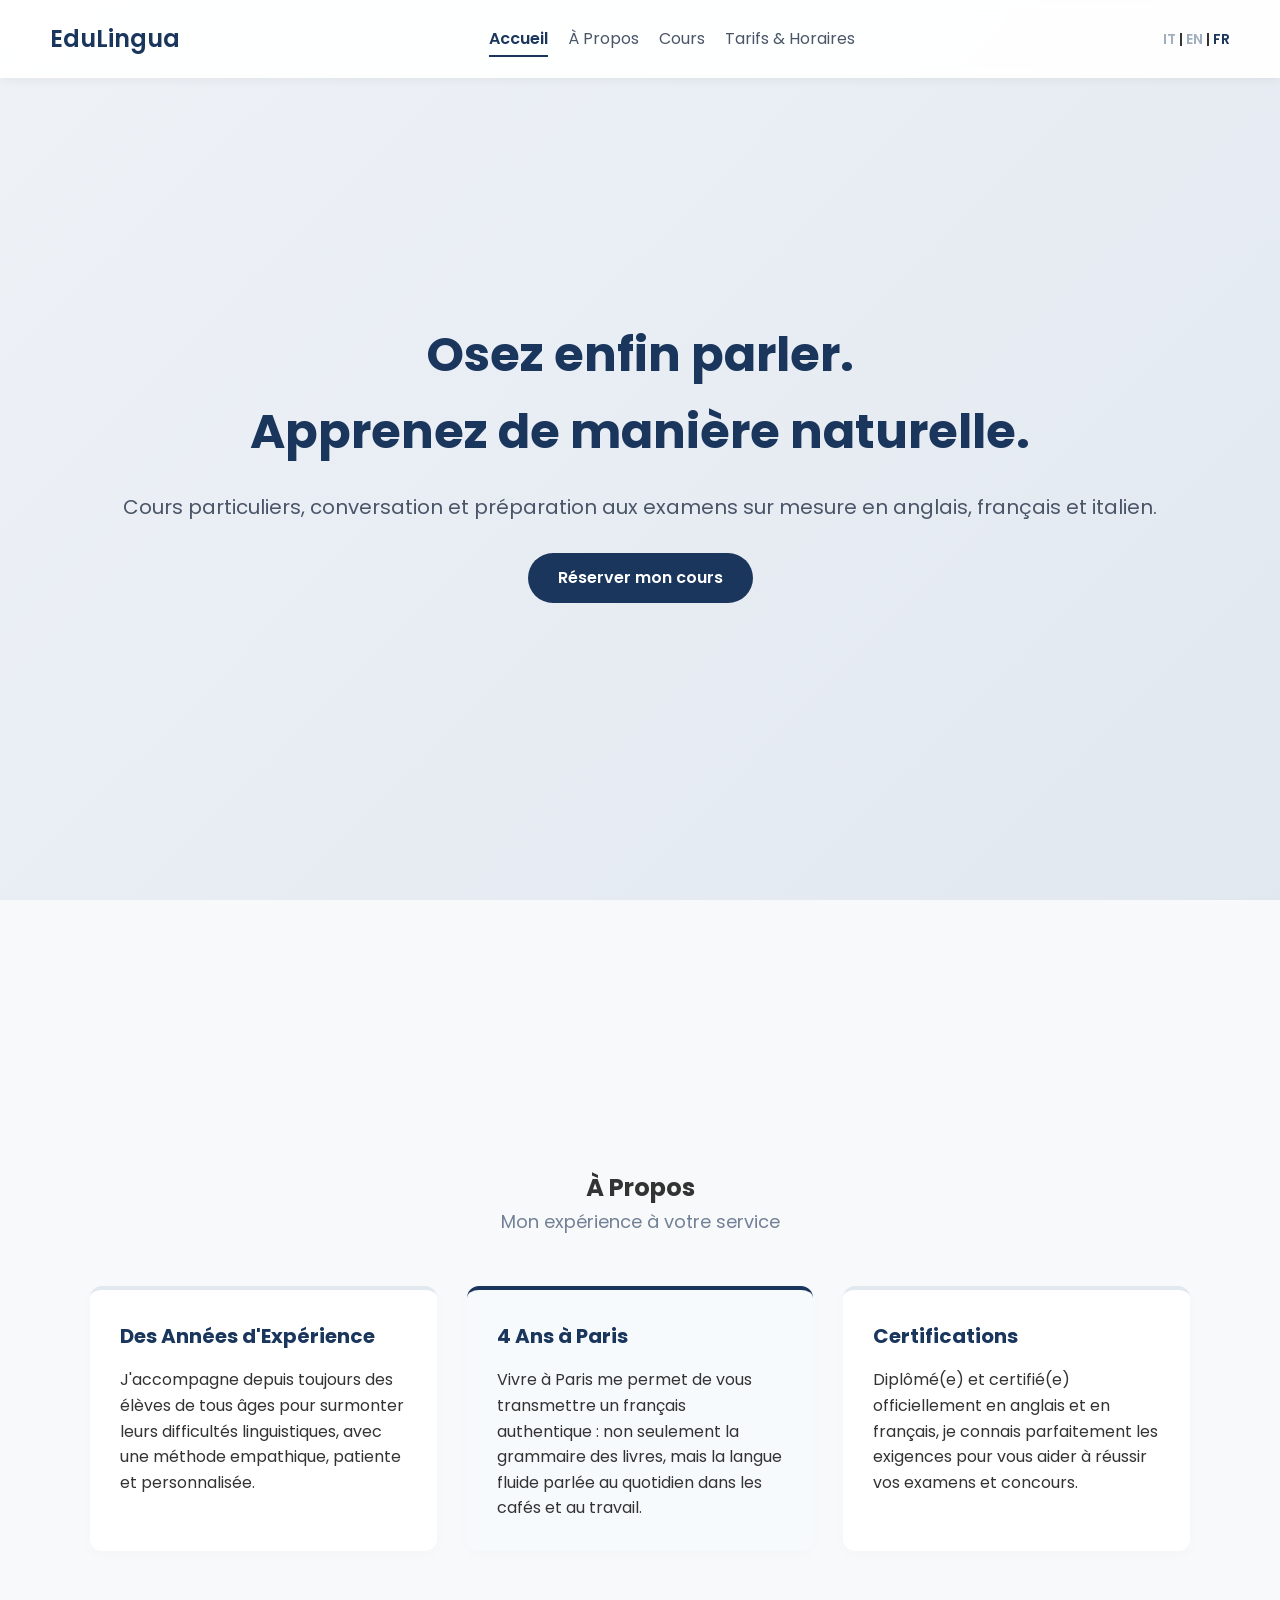
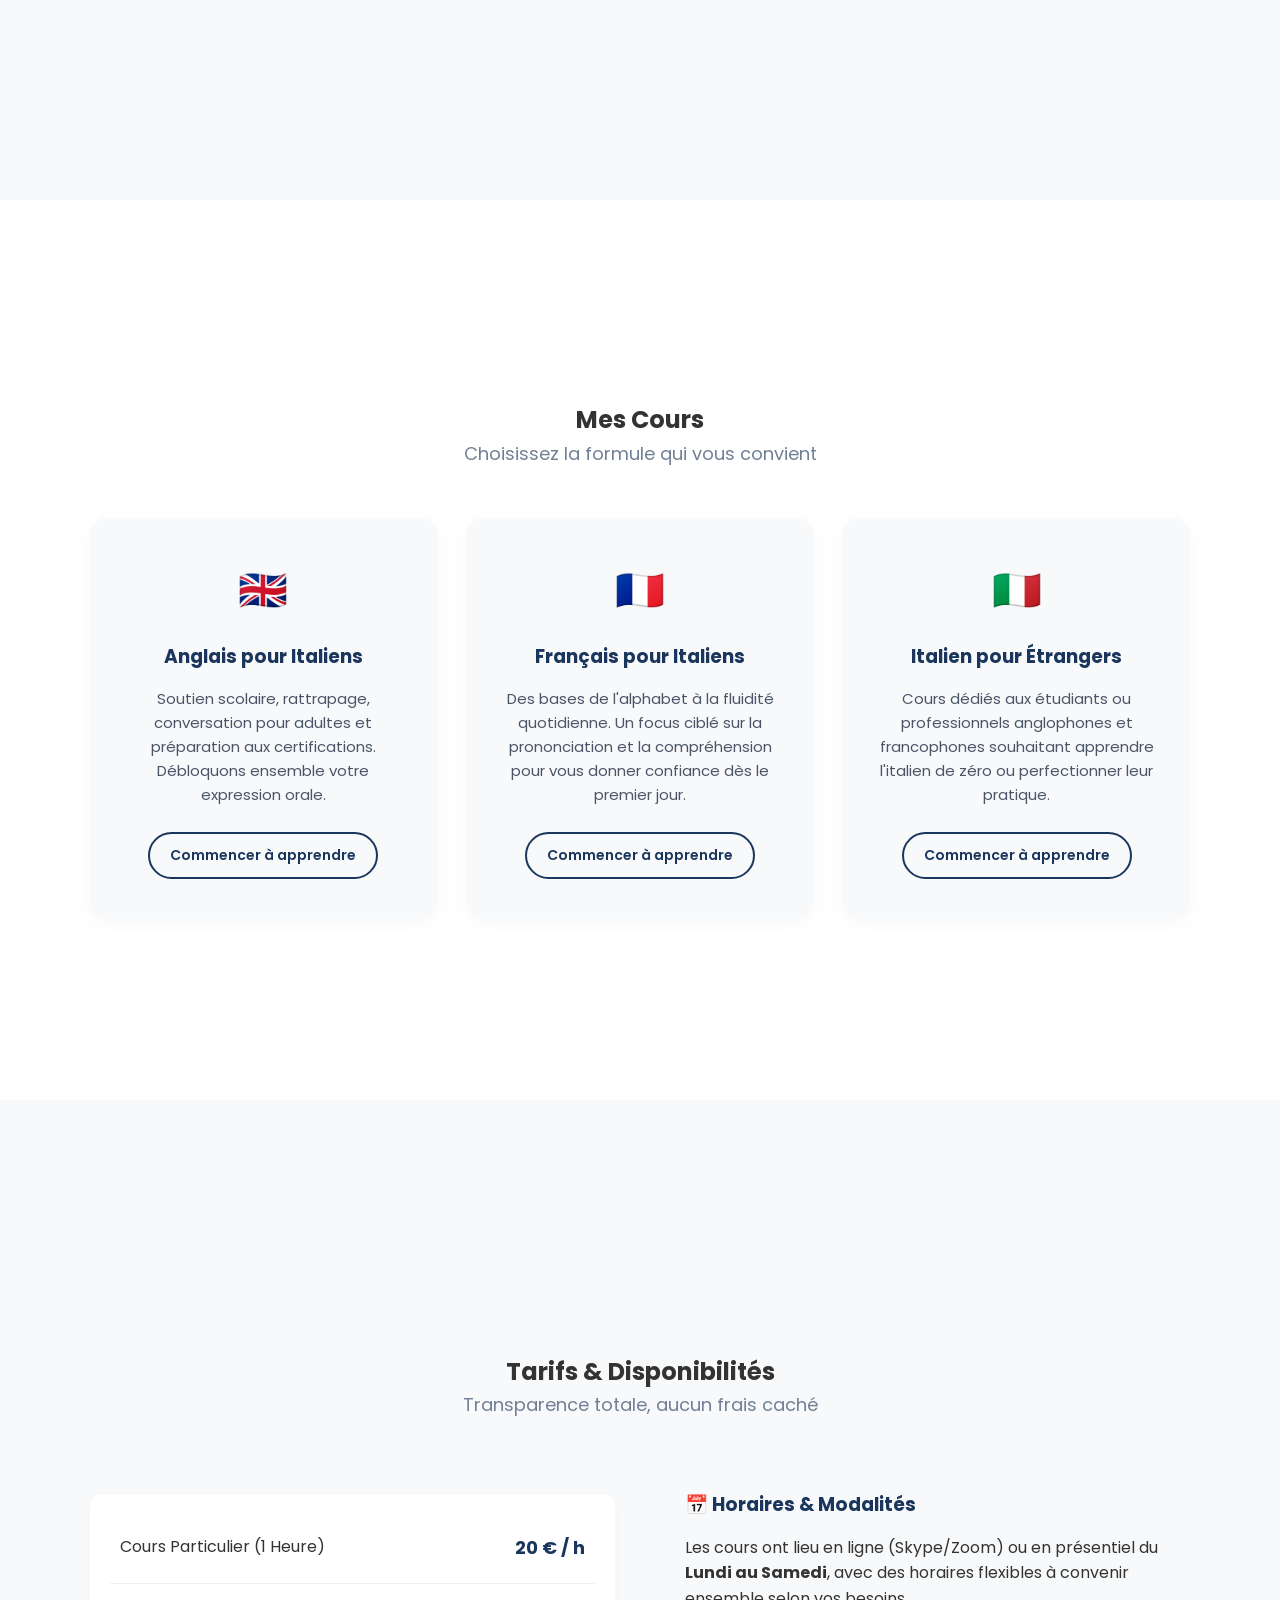
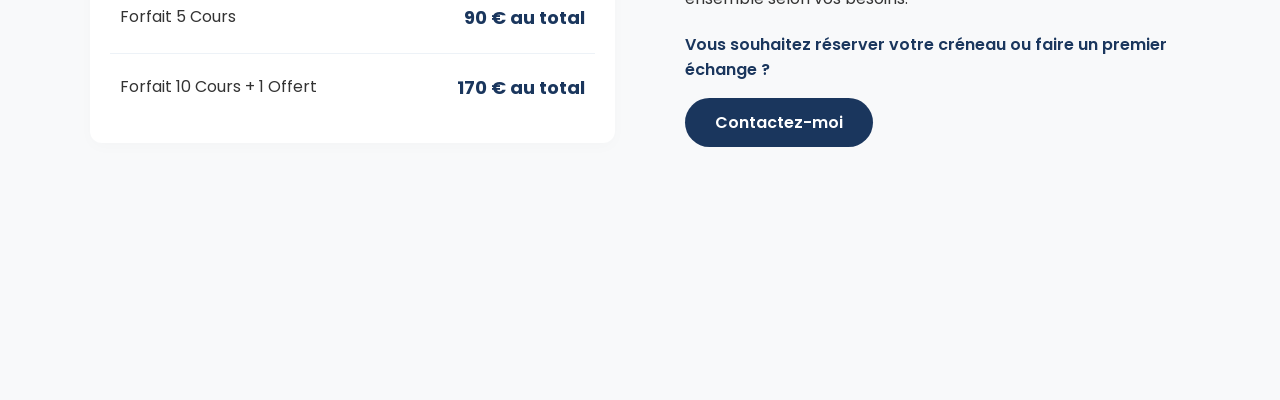
==== index-fr.html @ 6850522d "Add files via upload" ====
<!DOCTYPE html>
<html lang="fr">
<head>
    <meta charset="UTF-8">
    <meta name="viewport" content="width=device-width, initial-scale=1.0">
    <title>EduLingua - Cours de Langues</title>
    <link href="https://fonts.googleapis.com/css2?family=Poppins:wght@300;400;600&display=swap" rel="stylesheet">
    <link rel="stylesheet" href="style.css">
</head>
<body>

    <nav class="navbar">
        <div class="logo">EduLingua</div>
        <ul class="nav-links">
            <li><a href="#home">Accueil</a></li>
            <li><a href="#chi-sono">À Propos</a></li>
            <li><a href="#lezioni">Cours</a></li>
            <li><a href="#prezzi">Tarifs & Horaires</a></li>
        </ul>
        <div class="lang-switch">
            <a href="index-it.html">IT</a> | 
            <a href="index-en.html">EN</a> | 
            <span class="active-lang">FR</span>
        </div>
    </nav>

    <section id="home" class="section hero-section">
        <h1>Osez enfin parler.<br>Apprenez de manière naturelle.</h1>
        <p>Cours particuliers, conversation et préparation aux examens sur mesure en anglais, français et italien.</p>
        <a href="#prezzi" class="btn">Réserver mon cours</a>
    </section>

    <section id="chi-sono" class="section">
        <div class="container">
            <h2>À Propos</h2>
            <p class="subtitle">Mon expérience à votre service</p>
            
            <div class="about-grid">
                <div class="about-card">
                    <h3>Des Années d'Expérience</h3>
                    <p>J'accompagne depuis toujours des élèves de tous âges pour surmonter leurs difficultés linguistiques, avec une méthode empathique, patiente et personnalisée.</p>
                </div>
                <div class="about-card highlight">
                    <h3>4 Ans à Paris</h3>
                    <p>Vivre à Paris me permet de vous transmettre un français authentique : non seulement la grammaire des livres, mais la langue fluide parlée au quotidien dans les cafés et au travail.</p>
                </div>
                <div class="about-card">
                    <h3>Certifications</h3>
                    <p>Diplômé(e) et certifié(e) officiellement en anglais et en français, je connais parfaitement les exigences pour vous aider à réussir vos examens et concours.</p>
                </div>
            </div>
        </div>
    </section>

    <section id="lezioni" class="section bg-light">
        <div class="container">
            <h2>Mes Cours</h2>
            <p class="subtitle">Choisissez la formule qui vous convient</p>
            
            <div class="services-grid">
                <div class="service-box">
                    <div class="icon">🇬🇧</div>
                    <h3>Anglais pour Italiens</h3>
                    <p>Soutien scolaire, rattrapage, conversation pour adultes et préparation aux certifications. Débloquons ensemble votre expression orale.</p>
                    <a href="#prezzi" class="btn-secondary">Commencer à apprendre</a>
                </div>
                <div class="service-box">
                    <div class="icon">🇫🇷</div>
                    <h3>Français pour Italiens</h3>
                    <p>Des bases de l'alphabet à la fluidité quotidienne. Un focus ciblé sur la prononciation et la compréhension pour vous donner confiance dès le premier jour.</p>
                    <a href="#prezzi" class="btn-secondary">Commencer à apprendre</a>
                </div>
                <div class="service-box">
                    <div class="icon">🇮🇹</div>
                    <h3>Italien pour Étrangers</h3>
                    <p>Cours dédiés aux étudiants ou professionnels anglophones et francophones souhaitant apprendre l'italien de zéro ou perfectionner leur pratique.</p>
                    <a href="#prezzi" class="btn-secondary">Commencer à apprendre</a>
                </div>
            </div>
        </div>
    </section>

    <section id="prezzi" class="section">
        <div class="container">
            <h2>Tarifs & Disponibilités</h2>
            <p class="subtitle">Transparence totale, aucun frais caché</p>
            
            <div class="pricing-container">
                <div class="price-table">
                    <div class="price-row">
                        <span>Cours Particulier (1 Heure)</span>
                        <strong>20 € / h</strong>
                    </div>
                    <div class="price-row">
                        <span>Forfait 5 Cours</span>
                        <strong>90 € au total</strong>
                    </div>
                    <div class="price-row">
                        <span>Forfait 10 Cours + 1 Offert</span>
                        <strong>170 € au total</strong>
                    </div>
                </div>
                
                <div class="info-box">
                    <h3>📅 Horaires & Modalités</h3>
                    <p>Les cours ont lieu en ligne (Skype/Zoom) ou en présentiel du <strong>Lundi au Samedi</strong>, avec des horaires flexibles à convenir ensemble selon vos besoins.</p>
                    <p class="cta-text">Vous souhaitez réserver votre créneau ou faire un premier échange ?</p>
                    <a href="mailto:tgalimberti732@gmail.com" class="btn">Contactez-moi</a>
                </div>
            </div>
        </div>
    </section>
<script>
        const sections = document.querySelectorAll('.section');
        const navLinks = document.querySelectorAll('.nav-links a');

        window.addEventListener('scroll', () => {
            let current = '';
            
            sections.forEach(section => {
                const sectionTop = section.offsetTop;
                // Rileva la sezione quando si trova a circa metà dello schermo
                if (pageYOffset >= sectionTop - 150) {
                    current = section.getAttribute('id');
                }
            });

            navLinks.forEach(link => {
                link.classList.remove('active');
                if (link.getAttribute('href').includes(current)) {
                    link.classList.add('active');
                }
            });
        });
    </script>
</body>
</html>
---- style.css ----
/* RESET INIZIALE */
 *{
    margin: 0;
    padding: 0;
    box-sizing: border-box;
}

/* EFFETTO DI SCROLL FLUIDO */
html {
    scroll-behavior: smooth;
    font-family: 'Poppins', sans-serif;
}

body {
    background-color: #f8f9fa; /* Sfondo minimal chiaro */
    color: #333333; /* Testo scuro ma non nero puro */
    line-height: 1.6;
}

/* BARRA DI NAVIGAZIONE MODERNA */
.navbar {
    position: fixed;
    top: 0;
    left: 0;
    width: 100%;
    display: flex;
    justify-content: space-between;
    align-items: center;
    padding: 20px 50px;
    background-color: rgba(255, 255, 255, 0.95);
    backdrop-filter: blur(5px); /* Effetto vetro sfocato moderno */
    box-shadow: 0 2px 10px rgba(0,0,0,0.05);
    z-index: 1000;
}

.navbar .logo {
    font-weight: 600;
    font-size: 24px;
    color: #1a365d; /* Blu Notte */
}

.nav-links {
    list-style: none;
    display: flex;
    gap: 20px;
}

.nav-links a {
    text-decoration: none;
    color: #4a5568;
    font-weight: 400;
    transition: color 0.3s;
}
.nav-links a {
    text-decoration: none;
    color: #4a5568;
    font-weight: 400;
    transition: color 0.3s;
}

/* STILE PER LA VOCE DEL MENU ATTIVA IN AUTOMATICO */
.nav-links a.active {
    color: #1a365d; 
    font-weight: 600;
    border-bottom: 2px solid #1a365d; 
    padding-bottom: 5px;
}

.nav-links a:hover {
    color: #1a365d; 
}

.nav-links a:hover {
    color: #1a365d; /* Cambia colore al passaggio del mouse */
}

/* STILE GENERALE DELLE SEZIONI */
.section {
    padding: 100px 50px 80px 50px;
    min-height: 100vh; /* Ogni sezione prende tutta la schermata */
    display: flex;
    flex-direction: column;
    justify-content: center;
    align-items: center;
    text-align: center;
}

/* SEZIONE HERO (HOME) */
.hero-section {
    background: linear-gradient(135deg, #eef2f7 0%, #e2e8f0 100%);
}

.hero-section h1 {
    font-size: 48px;
    color: #1a365d;
    margin-bottom: 20px;
}

.hero-section p {
    font-size: 20px;
    color: #4a5568;
    margin-bottom: 30px;
}

/* BOTTONE DINAMICO */
.btn {
    display: inline-block;
    padding: 12px 30px;
    background-color: #1a365d;
    color: white;
    text-decoration: none;
    border-radius: 30px;
    font-weight: 600;
    transition: transform 0.2s, background-color 0.2s;
}

.btn:hover {
    background-color: #2b6cb0;
    transform: translateY(-3px); /* Effetto saltino verso l'alto */
}

/* STRUTTURA CONTENITORI */
.container {
    width: 100%;
    max-width: 1100px;
    margin: 0 auto;
}

.subtitle {
    color: #718096;
    margin-bottom: 50px;
    font-size: 18px;
}

.bg-light {
    background-color: #ffffff;
}

/* SELETTORE LINGUA NELLA NAVBAR */
.lang-switch {
    font-size: 14px;
    font-weight: 600;
}
.lang-switch a {
    text-decoration: none;
    color: #a0aec0;
    transition: color 0.3s;
}
.lang-switch a:hover {
    color: #1a365d;
}
.active-lang {
    color: #1a365d;
}

/* GRIGLIA CHI SONO */
.about-grid {
    display: flex;
    gap: 30px;
    justify-content: space-between;
    margin-top: 20px;
}

.about-card {
    flex: 1;
    background: white;
    padding: 30px;
    border-radius: 12px;
    box-shadow: 0 4px 15px rgba(0,0,0,0.02);
    text-align: left;
    border-top: 4px solid #e2e8f0;
}

/* Evidenzia il box di Parigi con il colore blu */
.about-card.highlight {
    border-top: 4px solid #1a365d;
    background-color: #f7fafc;
}

.about-card h3 {
    color: #1a365d;
    margin-bottom: 15px;
    font-size: 20px;
}

/* GRIGLIA LEZIONI (I 3 BOX) */
.services-grid {
    display: flex;
    gap: 30px;
    justify-content: space-between;
}

.service-box {
    flex: 1;
    background: #f8f9fa;
    padding: 40px 30px;
    border-radius: 16px;
    box-shadow: 0 4px 20px rgba(0,0,0,0.03);
    transition: transform 0.3s, box-shadow 0.3s;
}

.service-box:hover {
    transform: translateY(-5px);
    box-shadow: 0 10px 30px rgba(0,0,0,0.08);
}

.service-box .icon {
    font-size: 40px;
    margin-bottom: 20px;
}

.service-box h3 {
    color: #1a365d;
    margin-bottom: 15px;
}

.service-box p {
    color: #4a5568;
    font-size: 15px;
    margin-bottom: 25px;
    min-height: 90px; /* Tiene i bottoni allineati */
}

/* BOTTONE SECONDARIO PER I BOX */
.btn-secondary {
    display: inline-block;
    padding: 10px 20px;
    border: 2px solid #1a365d;
    color: #1a365d;
    text-decoration: none;
    border-radius: 25px;
    font-weight: 600;
    font-size: 14px;
    transition: all 0.3s;
}

.btn-secondary:hover {
    background-color: #1a365d;
    color: white;
}

/* SEZIONE PREZZI & INFO */
.pricing-container {
    display: flex;
    gap: 50px;
    align-items: center;
    text-align: left;
    margin-top: 30px;
}

.price-table {
    flex: 1;
    background: white;
    padding: 20px;
    border-radius: 12px;
    box-shadow: 0 4px 15px rgba(0,0,0,0.02);
}

.price-row {
    display: flex;
    justify-content: space-between;
    padding: 20px 10px;
    border-bottom: 1px solid #edf2f7;
    font-size: 16px;
}

.price-row:last-child {
    border-bottom: none;
}

.price-row strong {
    color: #1a365d;
    font-size: 18px;
}

.info-box {
    flex: 1;
    padding: 20px;
}

.info-box h3 {
    color: #1a365d;
    margin-bottom: 15px;
}

.cta-text {
    margin-top: 20px;
    font-weight: 600;
    color: #1a365d;
    margin-bottom: 15px;
}
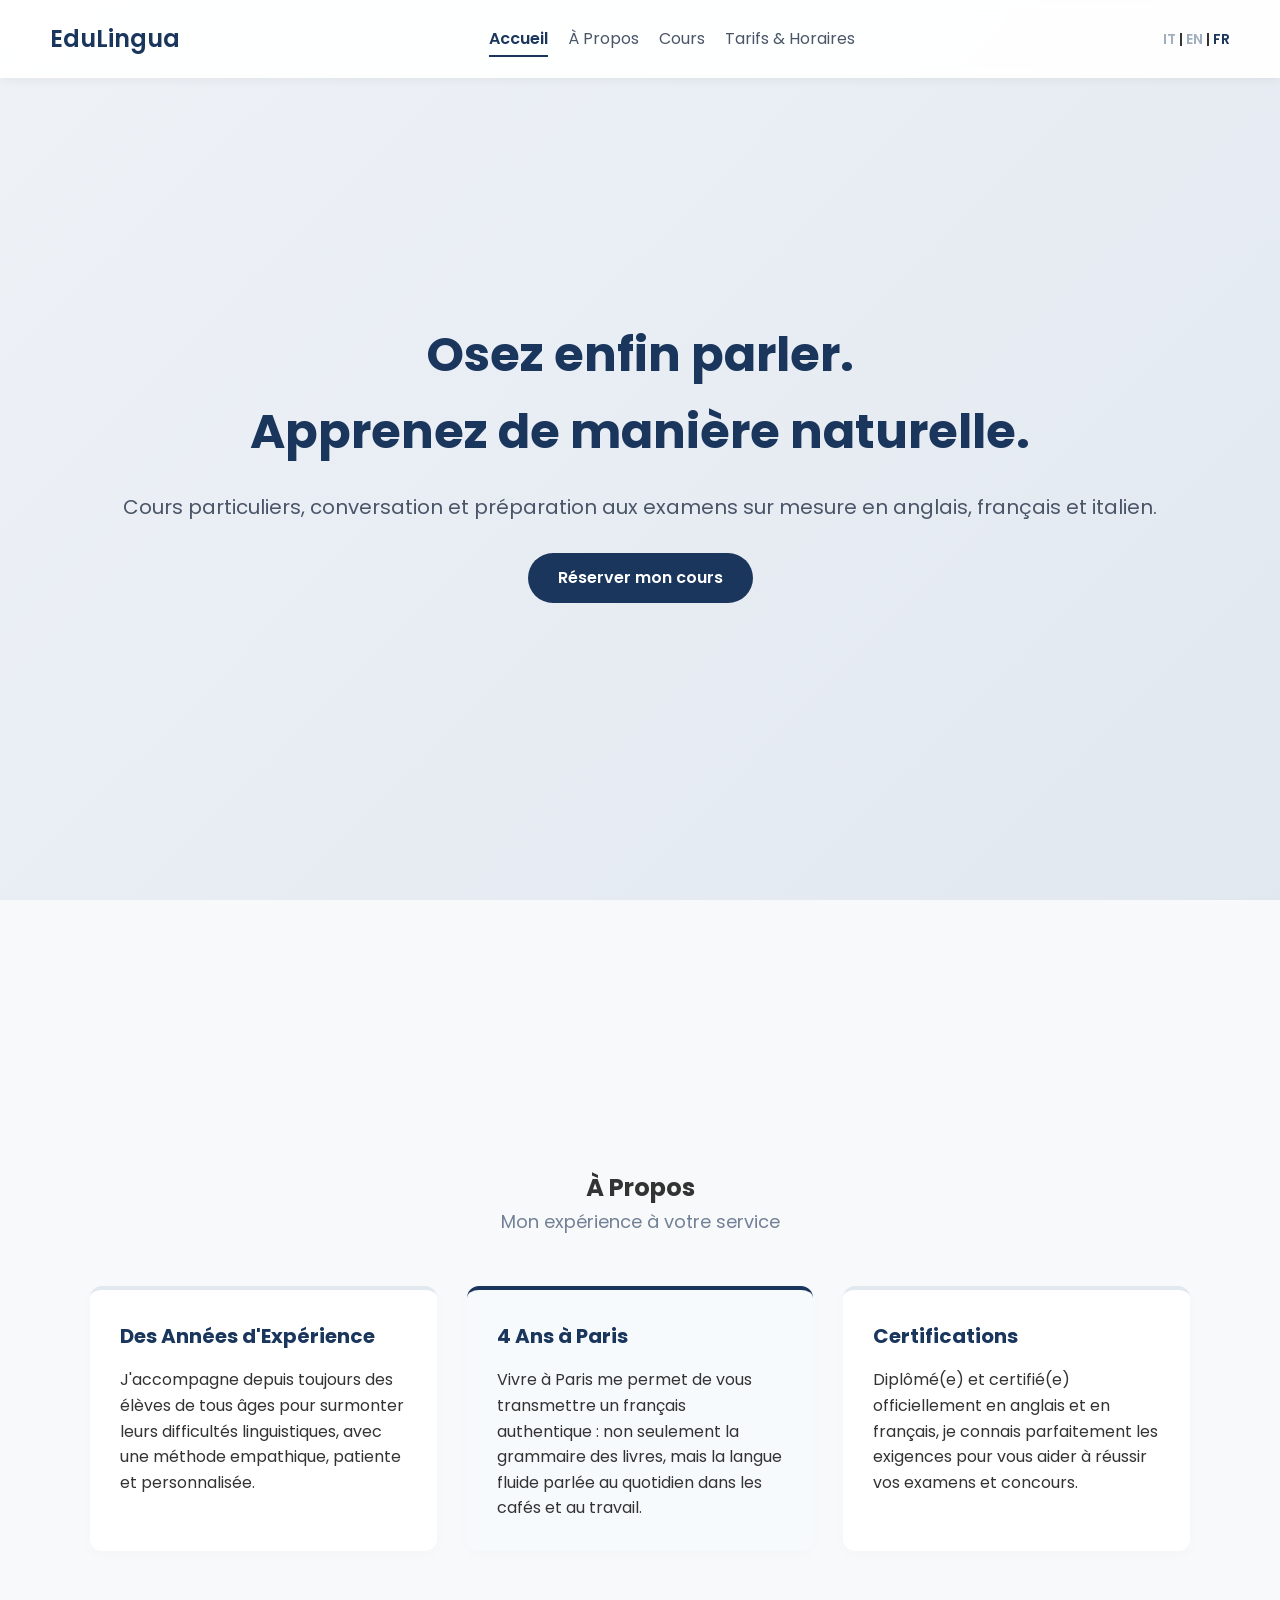
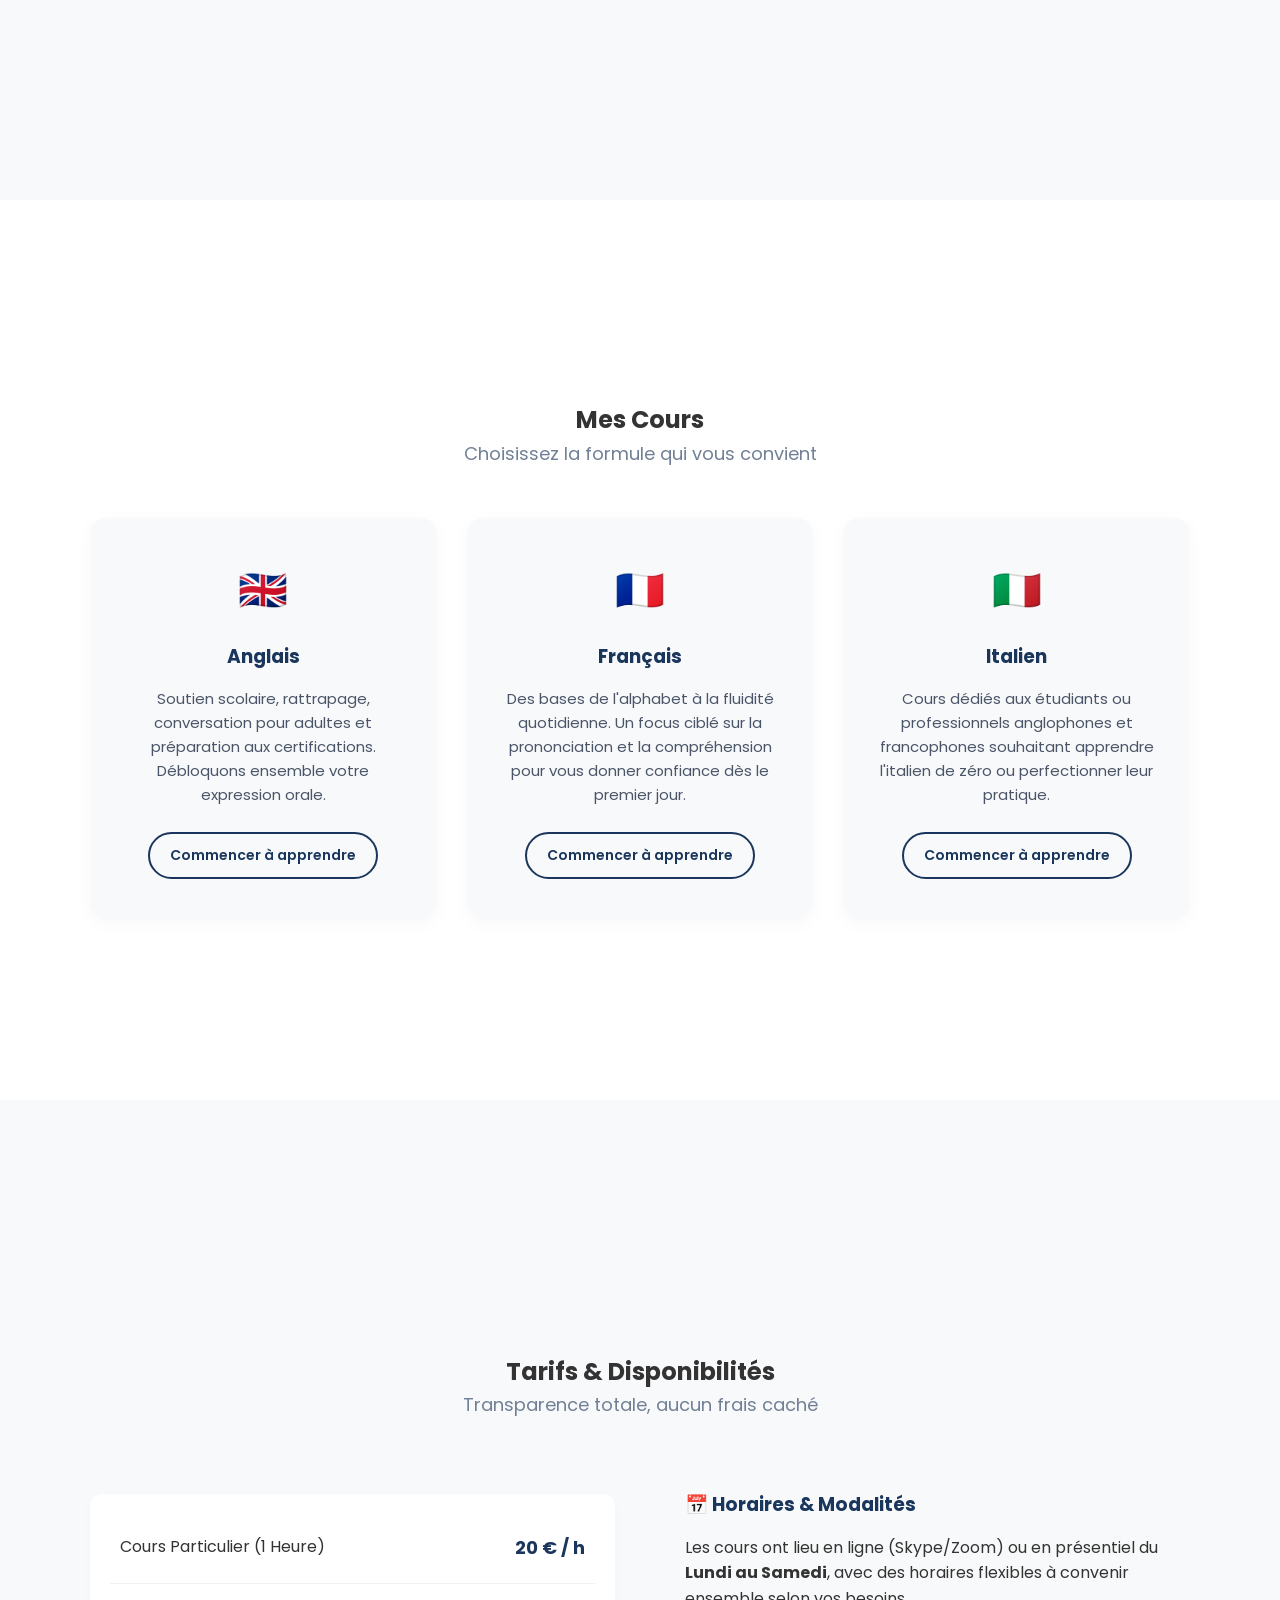
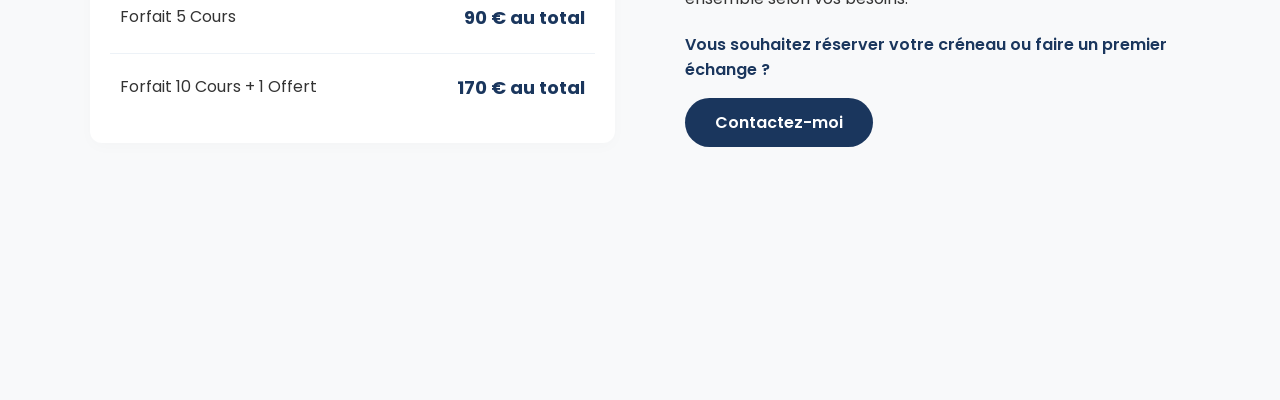
==== commit 2844ed66: "Add files via upload" ====
--- a/index-fr.html
+++ b/index-fr.html
@@ -60,19 +60,19 @@
             <div class="services-grid">
                 <div class="service-box">
                     <div class="icon">🇬🇧</div>
-                    <h3>Anglais pour Italiens</h3>
+                    <h3>Anglais </h3>
                     <p>Soutien scolaire, rattrapage, conversation pour adultes et préparation aux certifications. Débloquons ensemble votre expression orale.</p>
                     <a href="#prezzi" class="btn-secondary">Commencer à apprendre</a>
                 </div>
                 <div class="service-box">
                     <div class="icon">🇫🇷</div>
-                    <h3>Français pour Italiens</h3>
+                    <h3>Français </h3>
                     <p>Des bases de l'alphabet à la fluidité quotidienne. Un focus ciblé sur la prononciation et la compréhension pour vous donner confiance dès le premier jour.</p>
                     <a href="#prezzi" class="btn-secondary">Commencer à apprendre</a>
                 </div>
                 <div class="service-box">
                     <div class="icon">🇮🇹</div>
-                    <h3>Italien pour Étrangers</h3>
+                    <h3>Italien </h3>
                     <p>Cours dédiés aux étudiants ou professionnels anglophones et francophones souhaitant apprendre l'italien de zéro ou perfectionner leur pratique.</p>
                     <a href="#prezzi" class="btn-secondary">Commencer à apprendre</a>
                 </div>
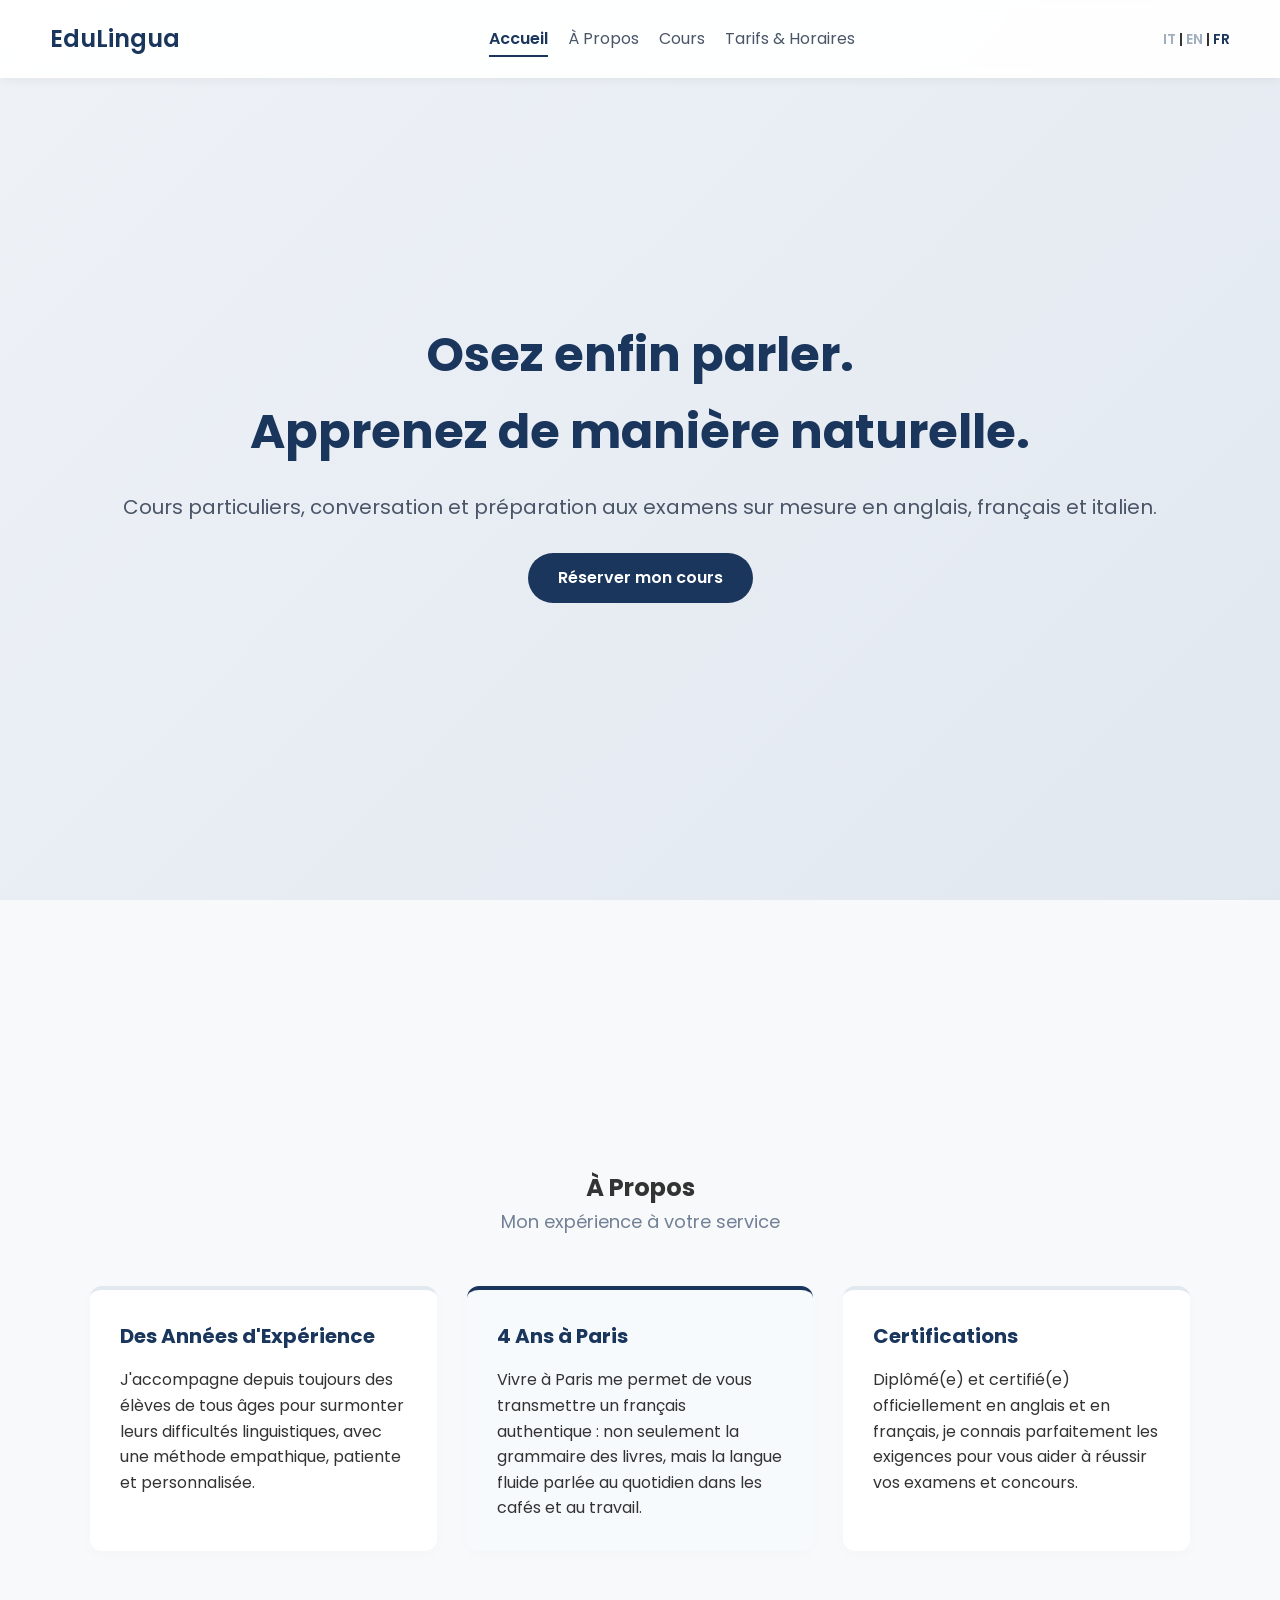
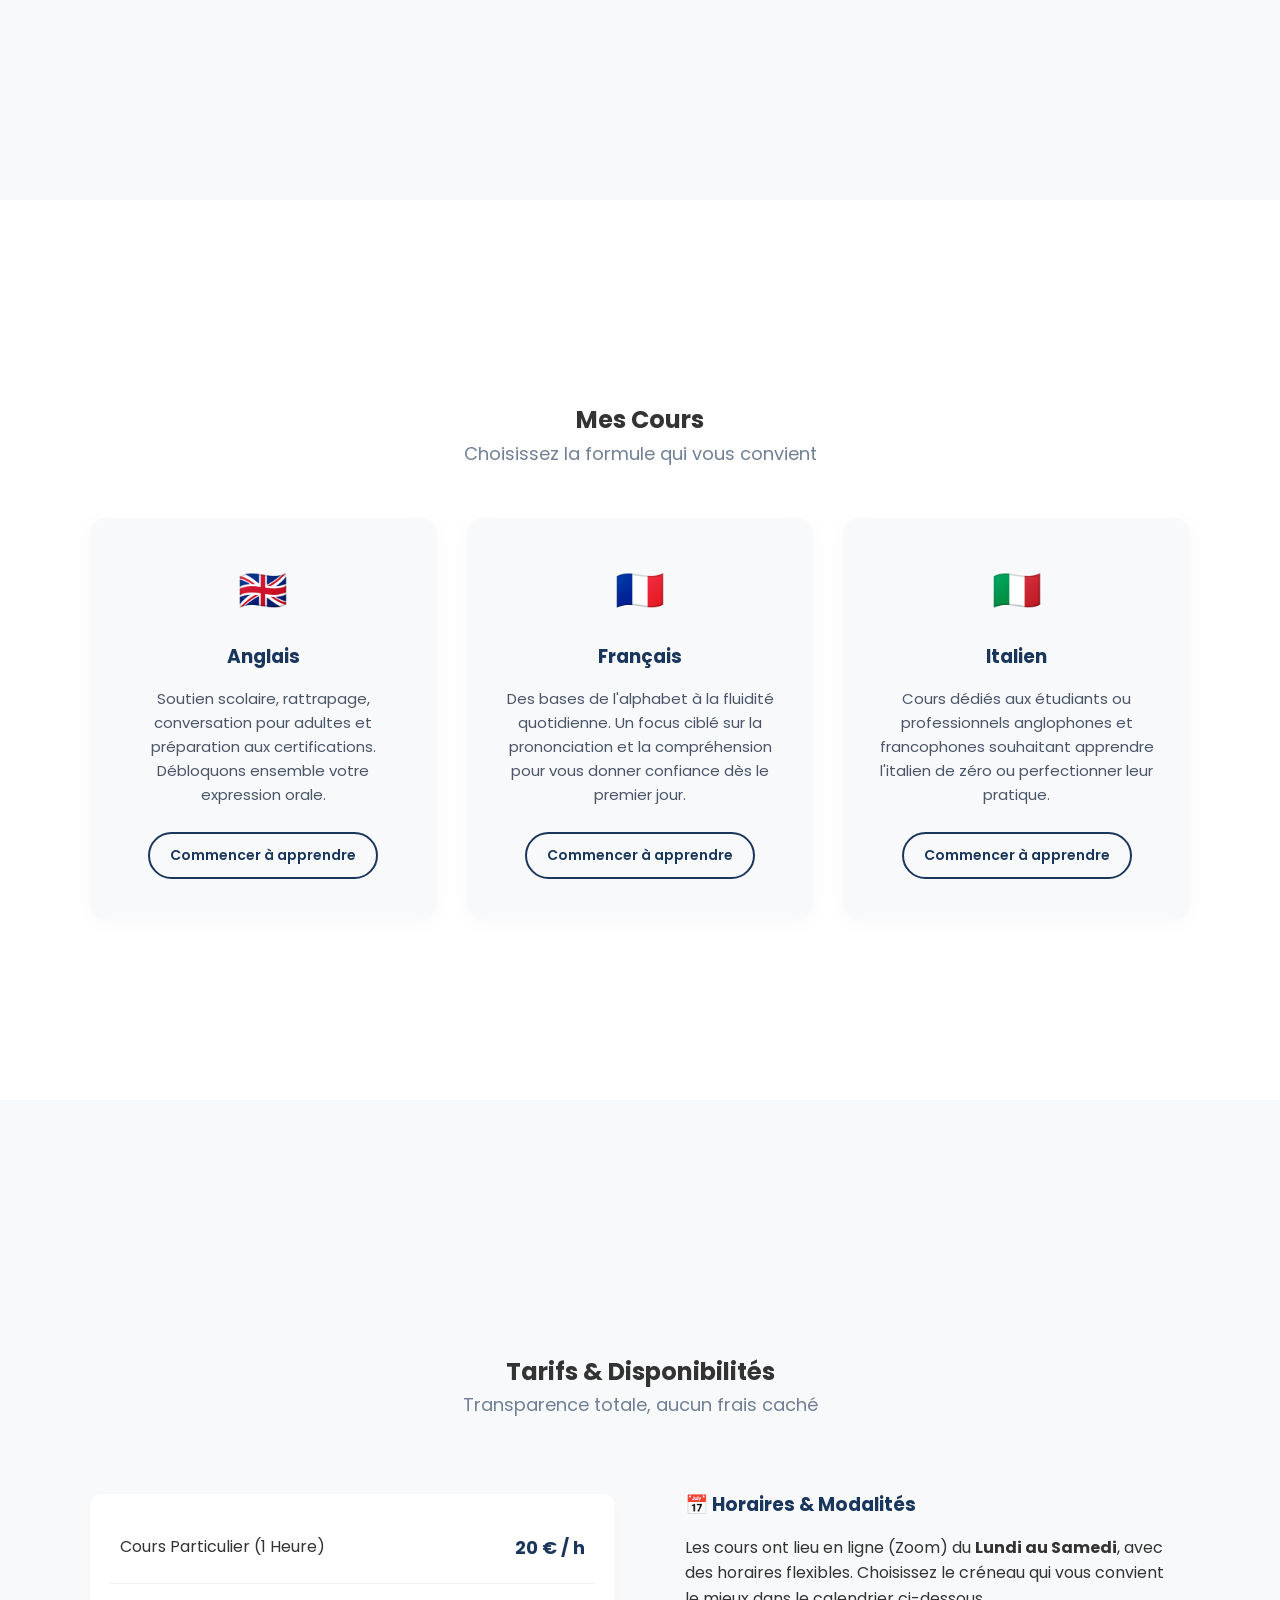
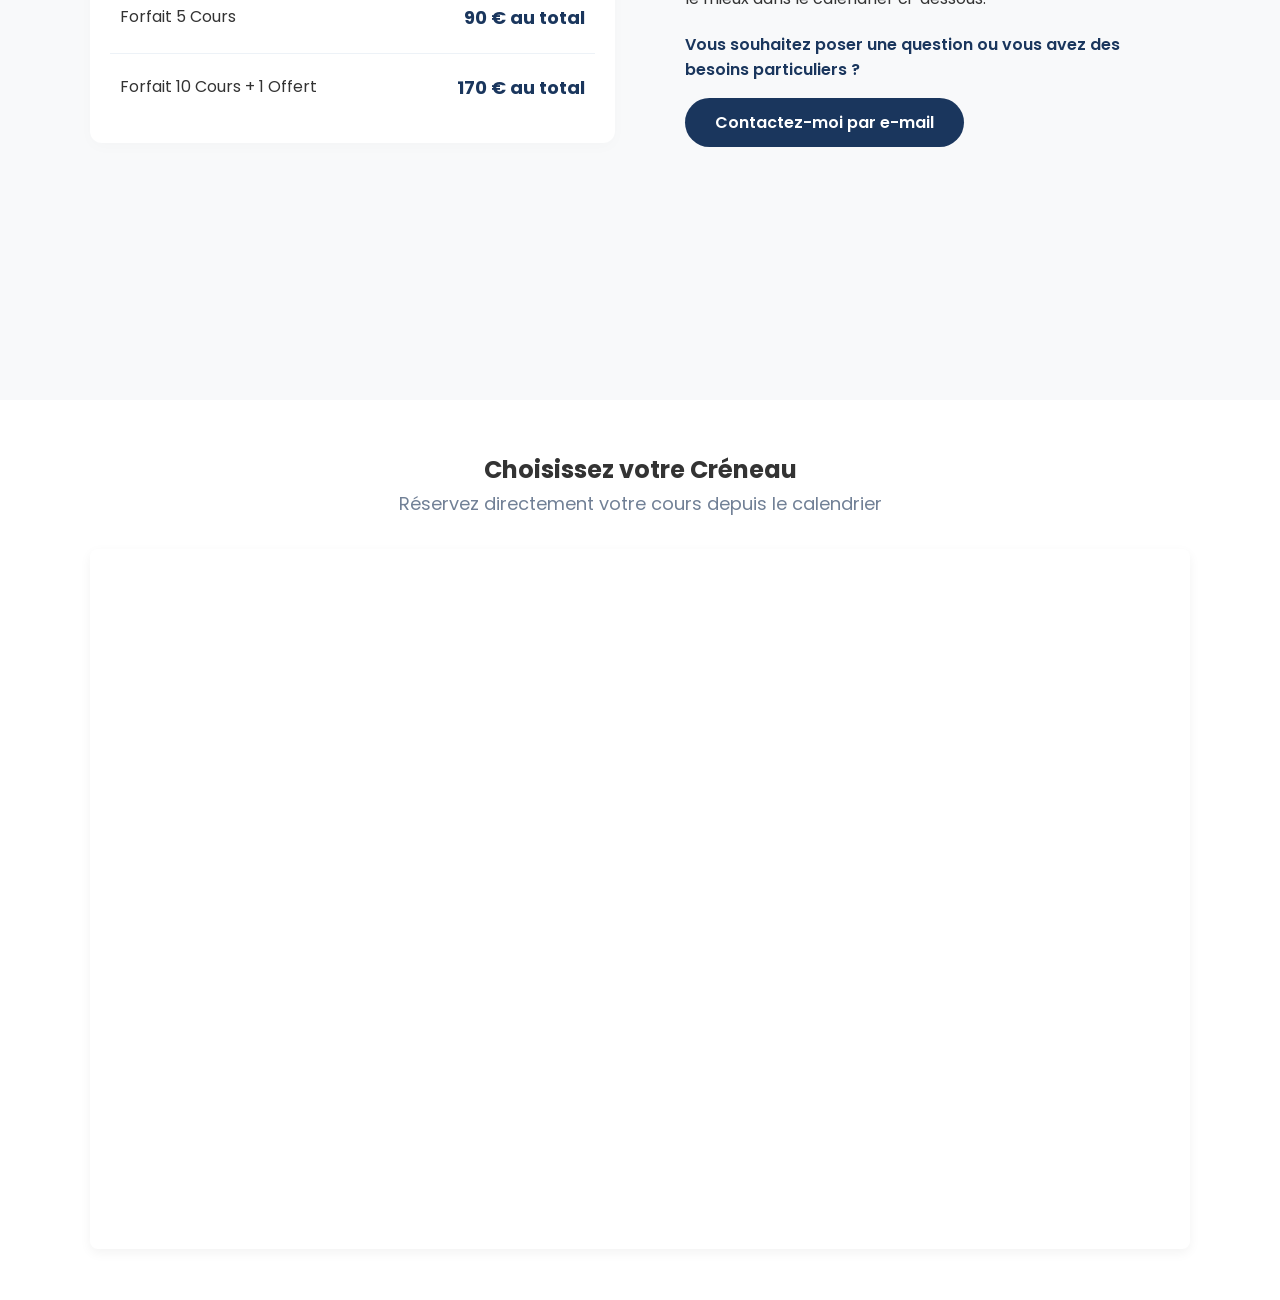
==== commit a3e1fcce: "Add files via upload" ====
--- a/index-fr.html
+++ b/index-fr.html
@@ -4,7 +4,7 @@
     <meta charset="UTF-8">
     <meta name="viewport" content="width=device-width, initial-scale=1.0">
     <title>EduLingua - Cours de Langues</title>
-    <link href="https://fonts.googleapis.com/css2?family=Poppins:wght@300;400;600&display=swap" rel="stylesheet">
+    <link href="https://fonts.googleapis.com/css2?family=Poppins:wght=300;400;600&display=swap" rel="stylesheet">
     <link rel="stylesheet" href="style.css">
 </head>
 <body>
@@ -60,19 +60,19 @@
             <div class="services-grid">
                 <div class="service-box">
                     <div class="icon">🇬🇧</div>
-                    <h3>Anglais </h3>
+                    <h3>Anglais</h3>
                     <p>Soutien scolaire, rattrapage, conversation pour adultes et préparation aux certifications. Débloquons ensemble votre expression orale.</p>
                     <a href="#prezzi" class="btn-secondary">Commencer à apprendre</a>
                 </div>
                 <div class="service-box">
                     <div class="icon">🇫🇷</div>
-                    <h3>Français </h3>
+                    <h3>Français</h3>
                     <p>Des bases de l'alphabet à la fluidité quotidienne. Un focus ciblé sur la prononciation et la compréhension pour vous donner confiance dès le premier jour.</p>
                     <a href="#prezzi" class="btn-secondary">Commencer à apprendre</a>
                 </div>
                 <div class="service-box">
                     <div class="icon">🇮🇹</div>
-                    <h3>Italien </h3>
+                    <h3>Italien</h3>
                     <p>Cours dédiés aux étudiants ou professionnels anglophones et francophones souhaitant apprendre l'italien de zéro ou perfectionner leur pratique.</p>
                     <a href="#prezzi" class="btn-secondary">Commencer à apprendre</a>
                 </div>
@@ -103,15 +103,25 @@
                 
                 <div class="info-box">
                     <h3>📅 Horaires & Modalités</h3>
-                    <p>Les cours ont lieu en ligne (Skype/Zoom) ou en présentiel du <strong>Lundi au Samedi</strong>, avec des horaires flexibles à convenir ensemble selon vos besoins.</p>
-                    <p class="cta-text">Vous souhaitez réserver votre créneau ou faire un premier échange ?</p>
-                    <a href="mailto:tgalimberti732@gmail.com" class="btn">Contactez-moi</a>
+                    <p>Les cours ont lieu en ligne (Zoom) du <strong>Lundi au Samedi</strong>, avec des horaires flexibles. Choisissez le créneau qui vous convient le mieux dans le calendrier ci-dessous.</p>
+                    <p class="cta-text">Vous souhaitez poser une question ou vous avez des besoins particuliers ?</p>
+                    <a href="mailto:tgalimberti732@gmail.com" class="btn">Contactez-moi par e-mail</a>
                 </div>
             </div>
         </div>
     </section>
-<script>
-        const sections = document.querySelectorAll('.section');
+
+    <section id="calendly-section" class="section bg-light" style="padding: 40px 0;">
+        <div class="container" style="text-align: center;">
+            <h2>Choisissez votre Créneau</h2>
+            <p class="subtitle" style="margin-bottom: 30px;">Réservez directement votre cours depuis le calendrier</p>
+            
+            <div class="calendly-inline-widget" data-url="https://calendly.com/IL_TUO_LINK_CALENDLY" style="min-width:320px; height:700px; border-radius: 8px; overflow: hidden; box-shadow: 0 4px 12px rgba(0,0,0,0.05);"></div>
+            <script type="text/javascript" src="https://assets.calendly.com/assets/external/widget.js" async></script>
+        </div>
+    </section>
+    <script>
+        const sections = document.querySelectorAll('.section, #calendly-section');
         const navLinks = document.querySelectorAll('.nav-links a');
 
         window.addEventListener('scroll', () => {
@@ -119,7 +129,6 @@
             
             sections.forEach(section => {
                 const sectionTop = section.offsetTop;
-                // Rileva la sezione quando si trova a circa metà dello schermo
                 if (pageYOffset >= sectionTop - 150) {
                     current = section.getAttribute('id');
                 }
